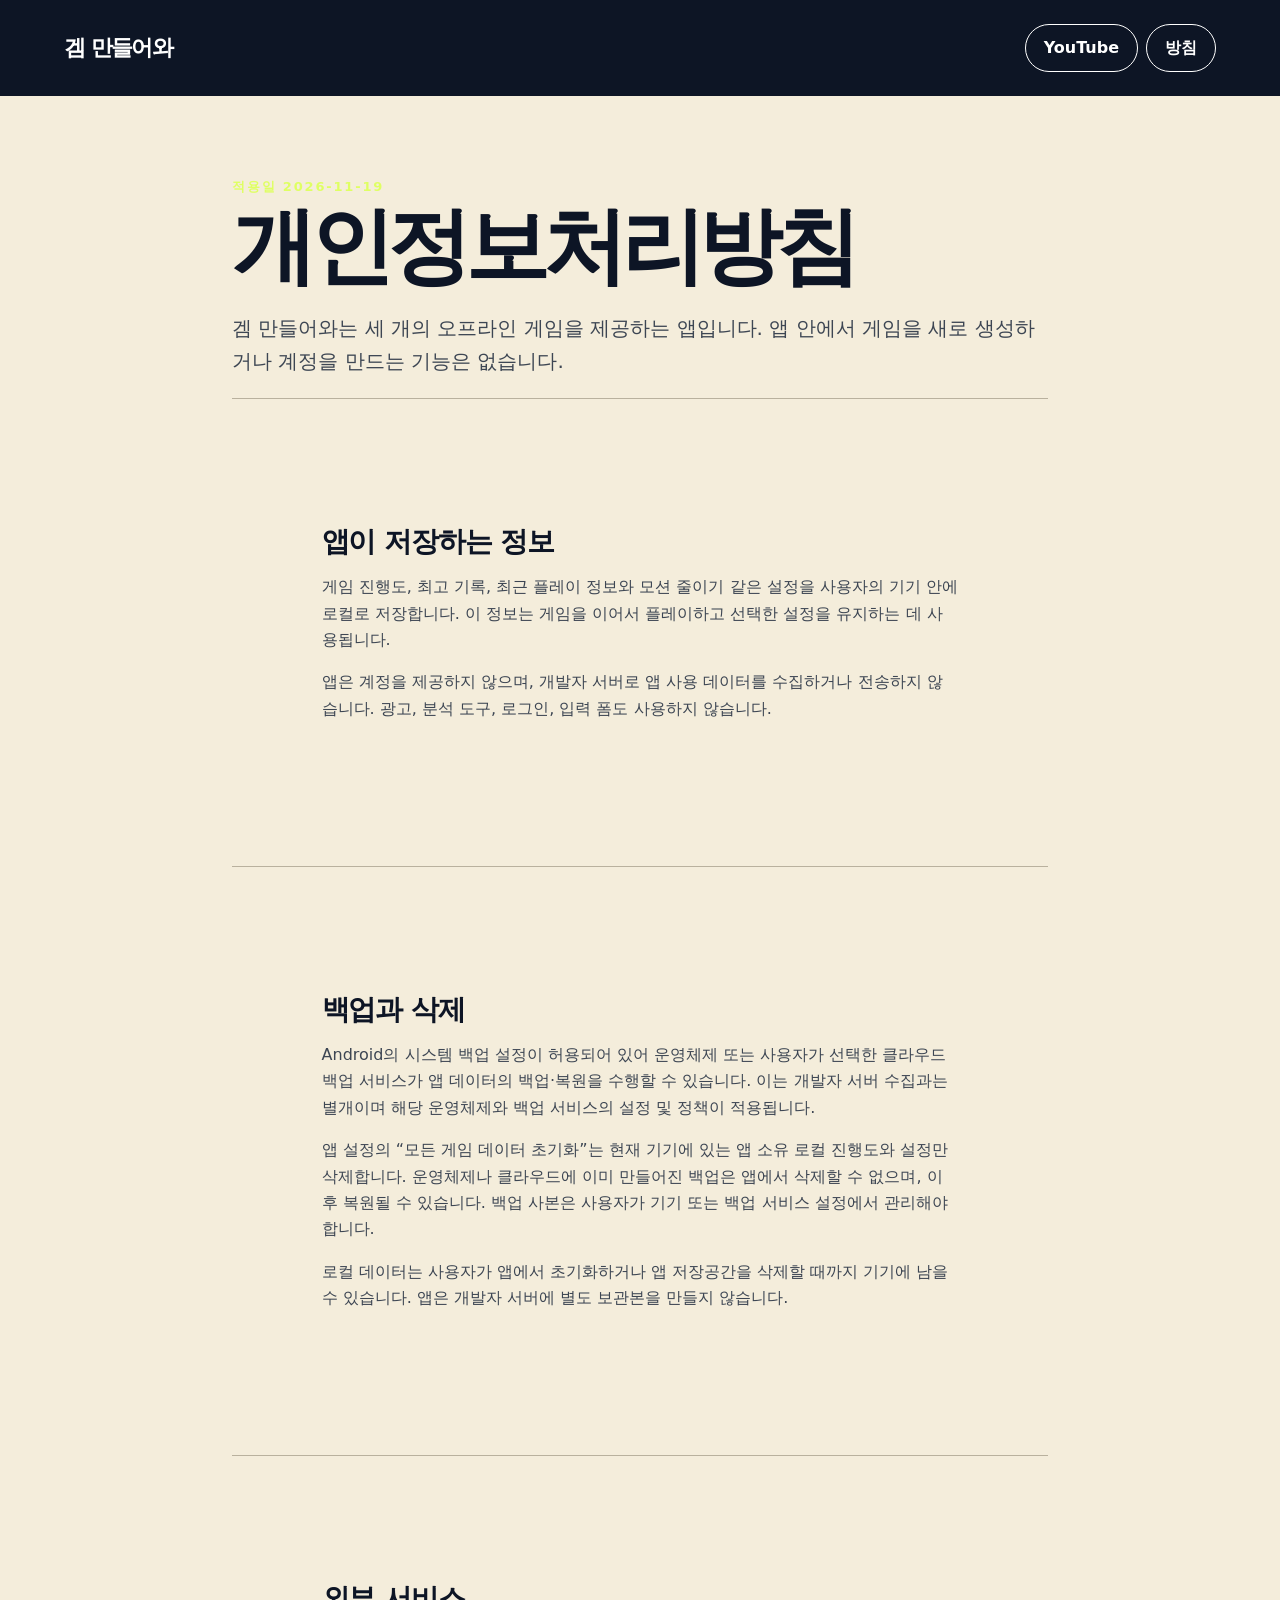
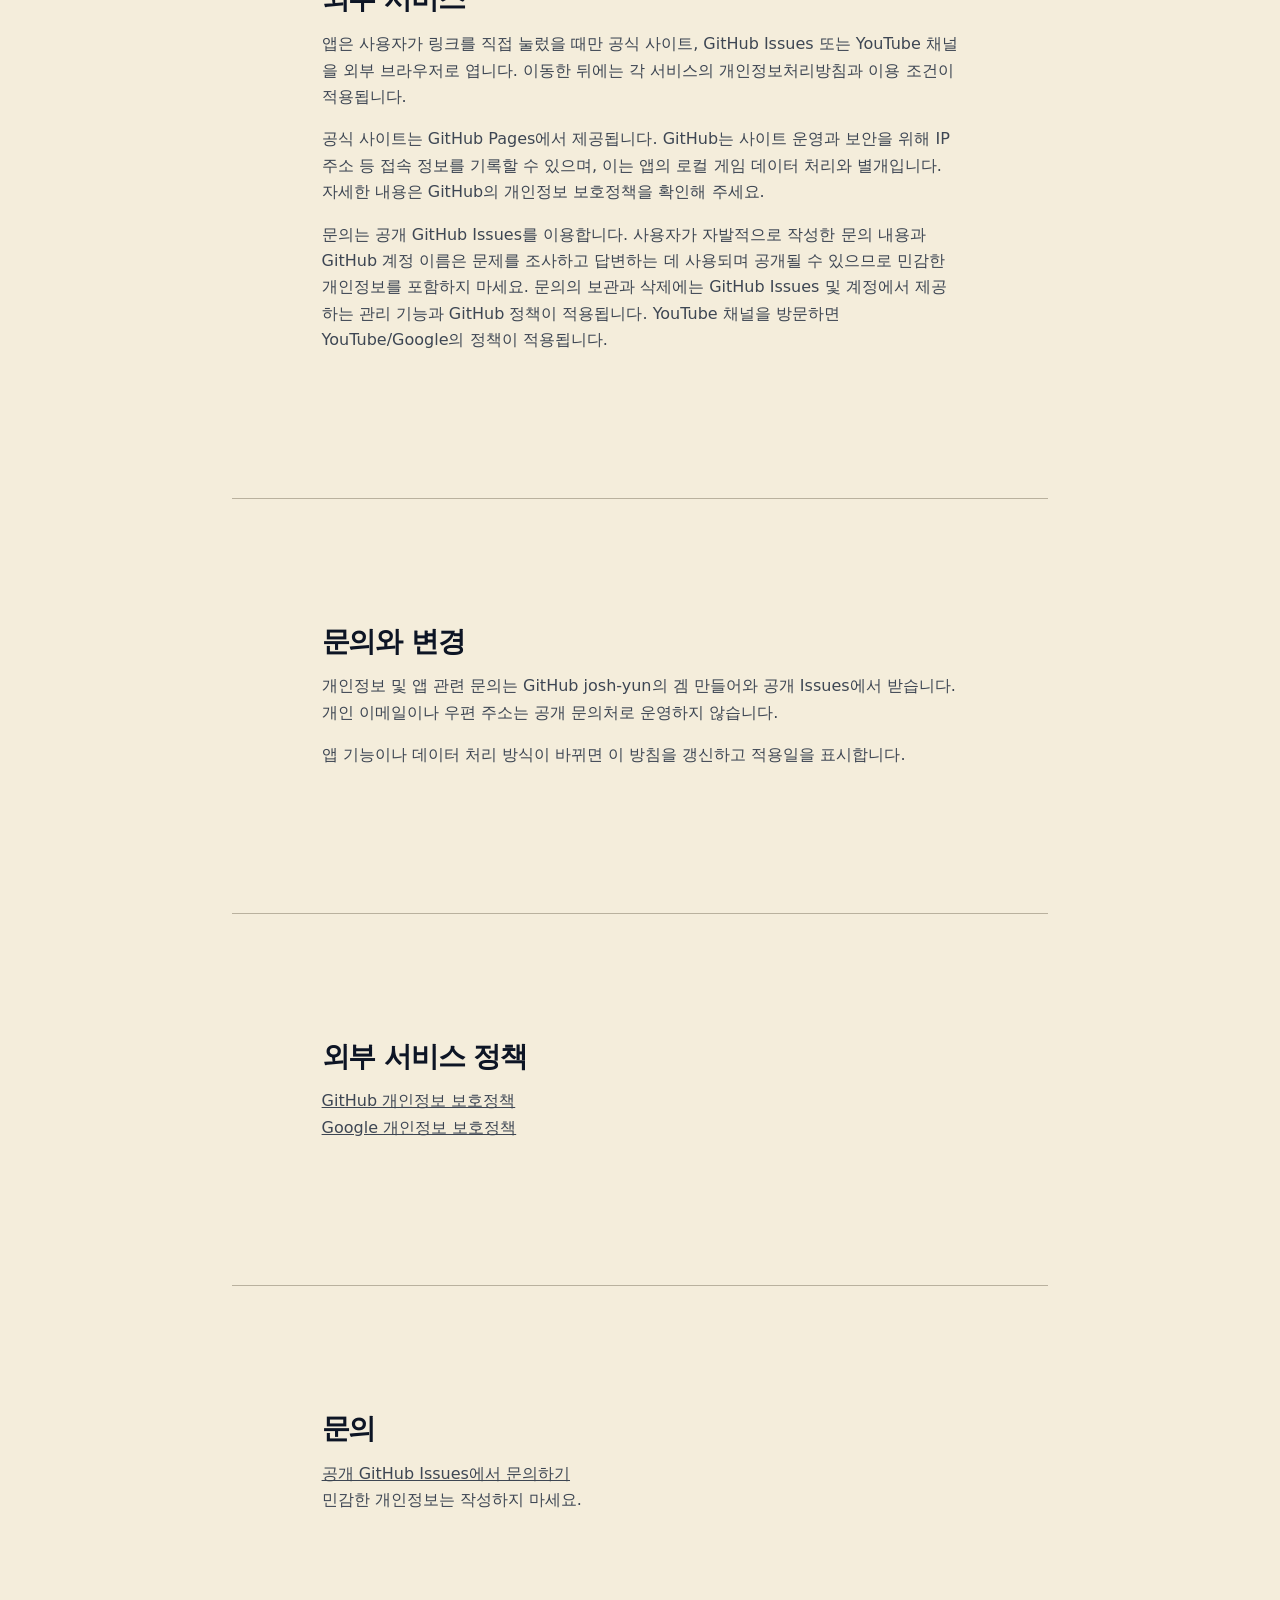
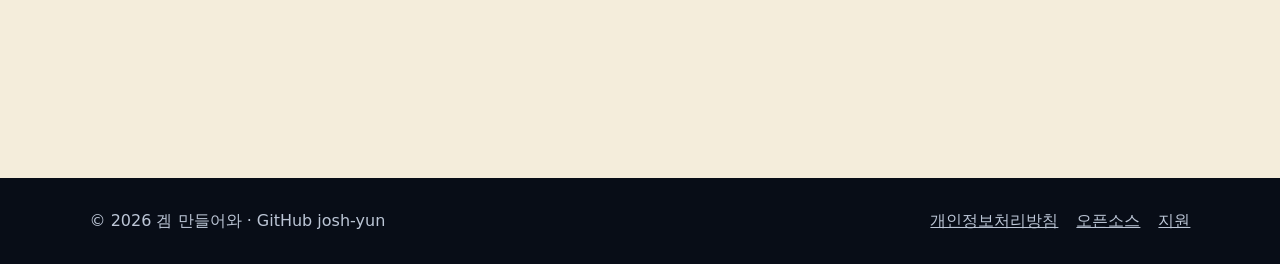
==== privacy/index.html @ 4f4fdcb2 "Publish 겜 만들어와 website and policy pages" ====
<!doctype html><html lang="ko"><head><meta charset="utf-8"><meta name="viewport" content="width=device-width,initial-scale=1"><meta name="theme-color" content="#0d1525"><meta name="description" content="겜 만들어와 앱과 공식 사이트의 개인정보처리방침."><title>개인정보처리방침 — 겜 만들어와</title><link rel="stylesheet" href="../assets/site.css"></head><body><nav class="site-nav legal-nav" aria-label="주요 메뉴"><a class="brand" href="../">겜 만들어와</a><div><a href="https://www.youtube.com/channel/UCBQS5nsc3vSsJDgoRxwK3ww">YouTube</a><a href="../privacy/">방침</a></div></nav><main class="legal-page"><small class="eyebrow">적용일 2026-11-19</small><h1>개인정보처리방침</h1><p class="lead">겜 만들어와는 세 개의 오프라인 게임을 제공하는 앱입니다. 앱 안에서 게임을 새로 생성하거나 계정을 만드는 기능은 없습니다.</p><section><h2>앱이 저장하는 정보</h2><p>게임 진행도, 최고 기록, 최근 플레이 정보와 모션 줄이기 같은 설정을 사용자의 기기 안에 로컬로 저장합니다. 이 정보는 게임을 이어서 플레이하고 선택한 설정을 유지하는 데 사용됩니다.</p><p>앱은 계정을 제공하지 않으며, 개발자 서버로 앱 사용 데이터를 수집하거나 전송하지 않습니다. 광고, 분석 도구, 로그인, 입력 폼도 사용하지 않습니다.</p></section><section><h2>백업과 삭제</h2><p>Android의 시스템 백업 설정이 허용되어 있어 운영체제 또는 사용자가 선택한 클라우드 백업 서비스가 앱 데이터의 백업·복원을 수행할 수 있습니다. 이는 개발자 서버 수집과는 별개이며 해당 운영체제와 백업 서비스의 설정 및 정책이 적용됩니다.</p><p>앱 설정의 “모든 게임 데이터 초기화”는 현재 기기에 있는 앱 소유 로컬 진행도와 설정만 삭제합니다. 운영체제나 클라우드에 이미 만들어진 백업은 앱에서 삭제할 수 없으며, 이후 복원될 수 있습니다. 백업 사본은 사용자가 기기 또는 백업 서비스 설정에서 관리해야 합니다.</p><p>로컬 데이터는 사용자가 앱에서 초기화하거나 앱 저장공간을 삭제할 때까지 기기에 남을 수 있습니다. 앱은 개발자 서버에 별도 보관본을 만들지 않습니다.</p></section><section><h2>외부 서비스</h2><p>앱은 사용자가 링크를 직접 눌렀을 때만 공식 사이트, GitHub Issues 또는 YouTube 채널을 외부 브라우저로 엽니다. 이동한 뒤에는 각 서비스의 개인정보처리방침과 이용 조건이 적용됩니다.</p><p>공식 사이트는 GitHub Pages에서 제공됩니다. GitHub는 사이트 운영과 보안을 위해 IP 주소 등 접속 정보를 기록할 수 있으며, 이는 앱의 로컬 게임 데이터 처리와 별개입니다. 자세한 내용은 GitHub의 개인정보 보호정책을 확인해 주세요.</p><p>문의는 공개 GitHub Issues를 이용합니다. 사용자가 자발적으로 작성한 문의 내용과 GitHub 계정 이름은 문제를 조사하고 답변하는 데 사용되며 공개될 수 있으므로 민감한 개인정보를 포함하지 마세요. 문의의 보관과 삭제에는 GitHub Issues 및 계정에서 제공하는 관리 기능과 GitHub 정책이 적용됩니다. YouTube 채널을 방문하면 YouTube/Google의 정책이 적용됩니다.</p></section><section><h2>문의와 변경</h2><p>개인정보 및 앱 관련 문의는 GitHub josh-yun의 겜 만들어와 공개 Issues에서 받습니다. 개인 이메일이나 우편 주소는 공개 문의처로 운영하지 않습니다.</p><p>앱 기능이나 데이터 처리 방식이 바뀌면 이 방침을 갱신하고 적용일을 표시합니다.</p></section><section><h2>외부 서비스 정책</h2><p><a href="https://docs.github.com/en/site-policy/privacy-policies/github-general-privacy-statement">GitHub 개인정보 보호정책</a><br><a href="https://policies.google.com/privacy">Google 개인정보 보호정책</a></p></section><section><h2>문의</h2><p><a href="https://github.com/josh-yun/gem-mandeureowa/issues">공개 GitHub Issues에서 문의하기</a><br>민감한 개인정보는 작성하지 마세요.</p></section></main><footer><span>© 2026 겜 만들어와 · GitHub josh-yun</span><nav aria-label="하단 메뉴"><a href="../privacy/">개인정보처리방침</a><a href="../licenses/">오픈소스</a><a href="https://github.com/josh-yun/gem-mandeureowa/issues">지원</a></nav></footer></body></html>
---- assets/site.css ----
:root{--ink:#0d1525;--cream:#f4eddb;--paper:#fffaf0;--lime:#dfff63;--sage:#aebf94;--coral:#d86552;--muted:#586170;font-family:system-ui,-apple-system,BlinkMacSystemFont,"Segoe UI",sans-serif;color:var(--ink);background:var(--cream)}*{box-sizing:border-box}html{scroll-behavior:smooth}body{margin:0;font-size:16px;line-height:1.65;background:var(--cream)}a{color:inherit}a:focus-visible,summary:focus-visible{outline:3px solid var(--coral);outline-offset:4px}.site-nav{position:absolute;inset:0 0 auto;z-index:4;display:flex;align-items:center;justify-content:space-between;padding:24px clamp(18px,5vw,72px) 52px;color:white;background:linear-gradient(180deg,#080d17 0%,#080d17e8 62%,#080d1700 100%)}.brand{font-weight:950;letter-spacing:-.07em;font-size:22px;text-decoration:none}.site-nav div{display:flex;gap:8px}.site-nav div a,.button{min-height:48px;display:inline-flex;align-items:center;justify-content:center;padding:0 18px;border:1px solid currentColor;border-radius:999px;font-weight:850;text-decoration:none}.hero{min-height:100svh;position:relative;display:grid;align-items:end;overflow:hidden;background:var(--ink);color:white}.hero-art{position:absolute;inset:0 0 0 auto;width:min(66vw,980px);height:100%;object-fit:cover;object-position:center;filter:saturate(1.04)}.hero::after{content:"";position:absolute;inset:0;background:linear-gradient(90deg,var(--ink) 0%,#0d1525f2 37%,#0d152520 72%)}.hero-copy{position:relative;z-index:2;width:min(670px,100%);padding:clamp(150px,22vh,250px) clamp(18px,5vw,72px) clamp(54px,9vh,100px);animation:arrive .7s cubic-bezier(.2,.7,.2,1) both}.eyebrow{display:block;color:var(--lime);font-weight:900;letter-spacing:.14em;font-size:13px}.hero h1{margin:12px 0 16px;font-size:clamp(66px,10vw,150px);line-height:.82;letter-spacing:-.1em}.hero p{max-width:470px;margin:0 0 28px;color:#d8dfeb;font-size:clamp(18px,2vw,23px)}.hero .hero-availability{margin:14px 0 0;color:#d8dfeb;font-size:15px;font-weight:750}.button.primary{border-color:var(--lime);background:var(--lime);color:var(--ink)}.button:hover,.site-nav div a:hover{transform:translateY(-2px)}main section:not(.hero){padding:clamp(72px,10vw,140px) clamp(18px,7vw,110px)}.intro{display:grid;grid-template-columns:minmax(0,1.15fr) minmax(280px,.85fr);gap:8vw;align-items:end;background:var(--cream)}h2{margin:0;font-size:clamp(42px,6vw,88px);line-height:.95;letter-spacing:-.075em}.intro p{margin:0;font-size:clamp(18px,2vw,24px);max-width:570px}.games{background:var(--paper)}.section-label{margin-bottom:28px;color:#66705e;font-size:13px;font-weight:900;letter-spacing:.14em}.game-row{display:grid;grid-template-columns:110px minmax(0,1fr) minmax(220px,.7fr);gap:3vw;align-items:baseline;padding:42px 0;border-top:2px solid var(--ink)}.game-row span{font-size:clamp(18px,2vw,27px);font-weight:950;line-height:1;color:#4f5b4b}.game-row h3{margin:0;font-size:clamp(26px,3vw,44px);line-height:1;letter-spacing:-.045em}.game-row p{margin:0;color:var(--muted);font-size:17px}.support{position:relative;overflow:hidden;background:var(--ink);color:white}.support::before{content:"";position:absolute;width:460px;height:460px;border-radius:50%;right:-120px;top:-180px;background:var(--lime)}.support-inner{position:relative;max-width:900px}.support h2{max-width:760px}.support p{max-width:620px;color:#c7d0df;font-size:18px}.support-actions{display:flex;flex-wrap:wrap;gap:10px;margin-top:30px}.support-actions .button:first-child{background:var(--lime);border-color:var(--lime);color:var(--ink)}.status{padding:30px clamp(18px,7vw,110px);display:flex;justify-content:space-between;gap:20px;border-top:1px solid #ffffff33;background:var(--ink);color:white}.status b{color:var(--lime)}footer{padding:30px clamp(18px,7vw,110px);display:flex;justify-content:space-between;gap:20px;background:#080d17;color:#bcc6d6}footer nav{display:flex;flex-wrap:wrap;gap:18px}.reveal{opacity:0;transform:translateY(22px);transition:opacity .55s ease,transform .55s ease}.reveal.visible{opacity:1;transform:none}.legal-nav{position:static;padding-bottom:24px;background:var(--ink)}.legal-page{width:min(860px,100%);margin:auto;padding:80px 22px 120px}.legal-page h1{font-size:clamp(46px,8vw,84px);line-height:.94;letter-spacing:-.075em;margin:10px 0 26px}.legal-page .lead{font-size:20px}.legal-page section{padding:28px 0;border-top:1px solid #b9b19e}.legal-page h2{font-size:28px;line-height:1.1;letter-spacing:-.04em}.legal-page p,.legal-page li{color:#3d4653}.legal-page details{border-top:1px solid #b9b19e}.legal-page summary{min-height:64px;display:flex;align-items:center;font-weight:900;cursor:pointer}.legal-page pre{max-height:520px;overflow:auto;padding:20px;background:var(--ink);color:#e6edf7;border-radius:12px;white-space:pre-wrap;overflow-wrap:anywhere;font:14px/1.6 ui-monospace,SFMono-Regular,monospace}.runtime-list{columns:2;column-gap:36px}.runtime-list li{break-inside:avoid}.hero-art{animation:float 6s ease-in-out infinite alternate}@keyframes arrive{from{opacity:0;transform:translateY(26px)}}@keyframes float{to{transform:scale(1.018) translateY(-7px)}}@media(max-width:720px){.site-nav{padding-top:18px;padding-bottom:44px}.site-nav div a:first-child{display:none}.legal-nav{padding-bottom:18px}.hero-art{width:100%;height:58%;top:auto;opacity:.8}.hero::after{background:linear-gradient(180deg,var(--ink) 0%,#0d1525f0 50%,#0d152555 100%)}.hero-copy{padding-top:130px}.hero h1{font-size:clamp(62px,23vw,100px)}.intro{grid-template-columns:1fr;gap:28px}.game-row{grid-template-columns:72px 1fr;gap:18px}.game-row span{font-size:18px}.game-row p{grid-column:2}.support::before{width:250px;height:250px}.status,footer{flex-direction:column}.runtime-list{columns:1}}@media(max-width:360px){.site-nav div a{padding:0 12px}.hero-copy{padding-left:16px;padding-right:16px}.hero h1{font-size:60px}.game-row{grid-template-columns:64px 1fr}.game-row span{font-size:17px}}@media(prefers-reduced-motion:reduce){html{scroll-behavior:auto}.hero-copy,.hero-art{animation:none}.reveal{opacity:1;transform:none;transition:none}.button,.site-nav a{transition:none}}
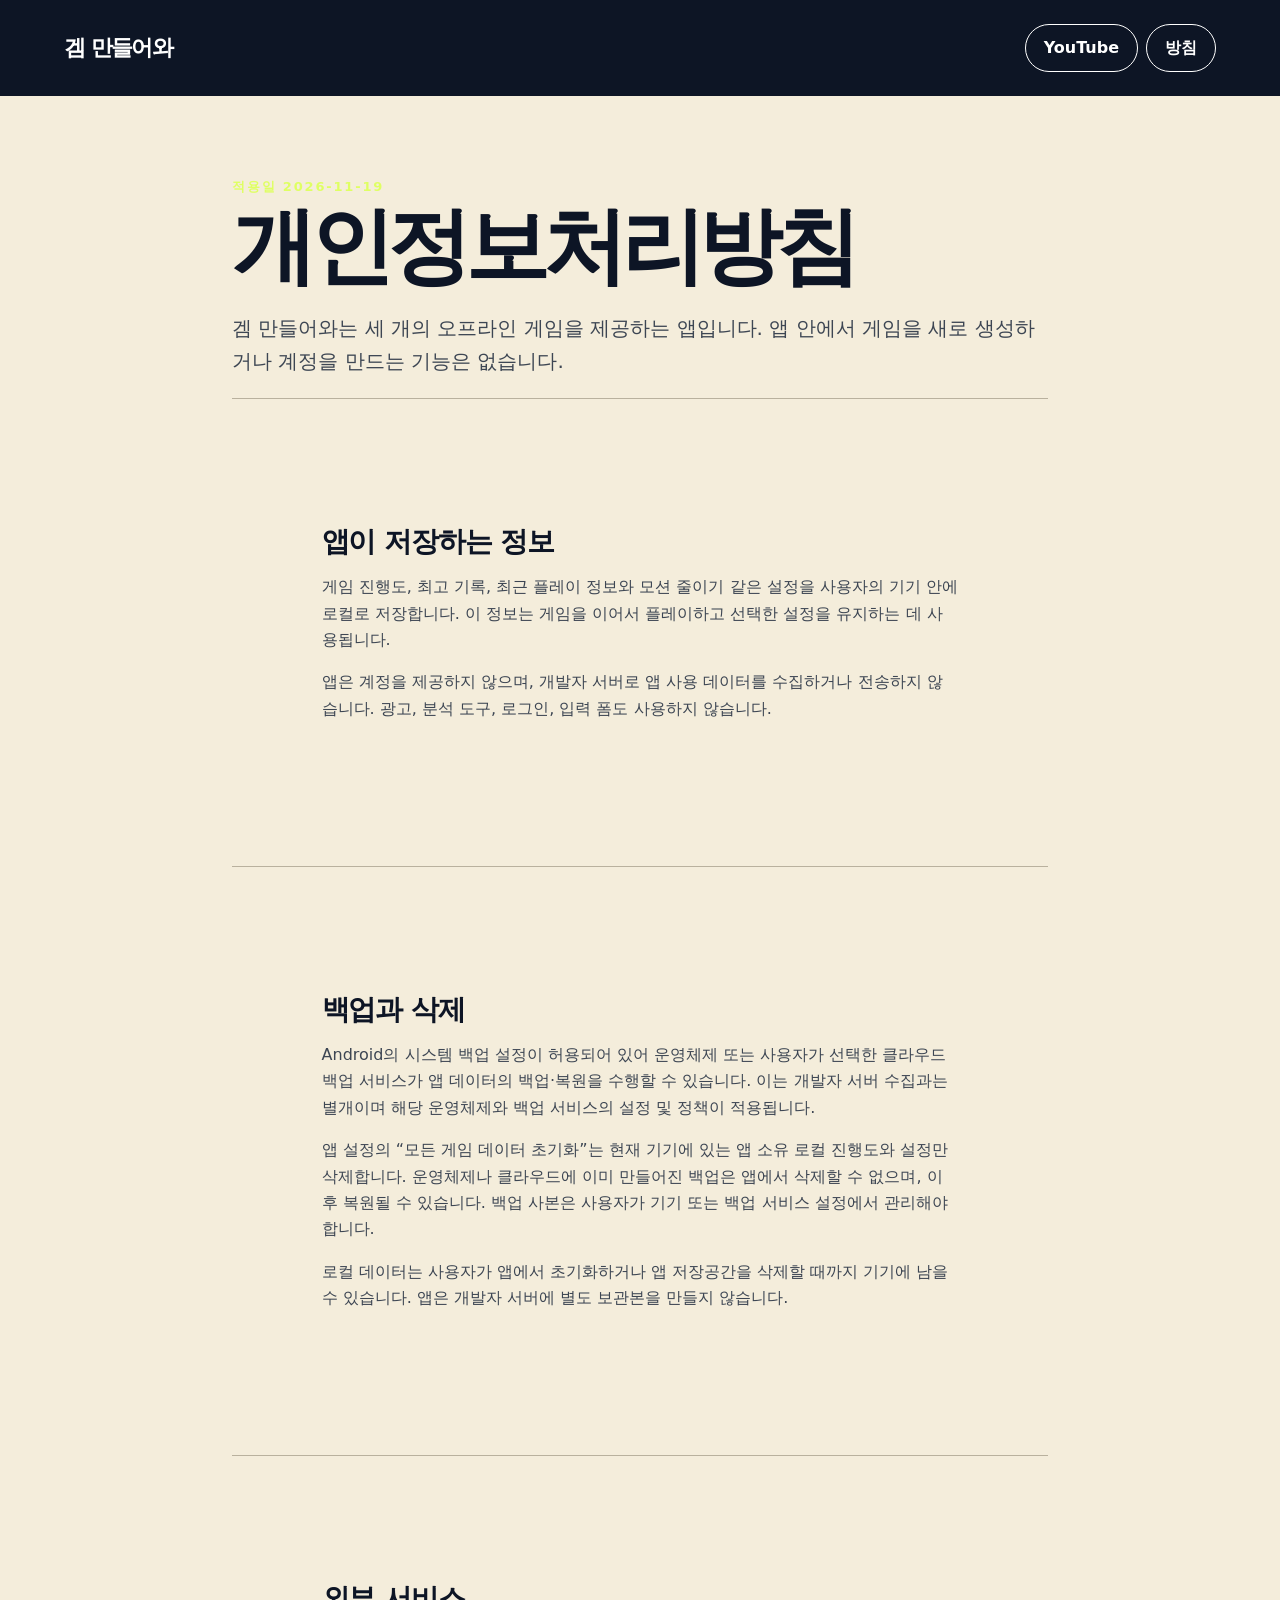
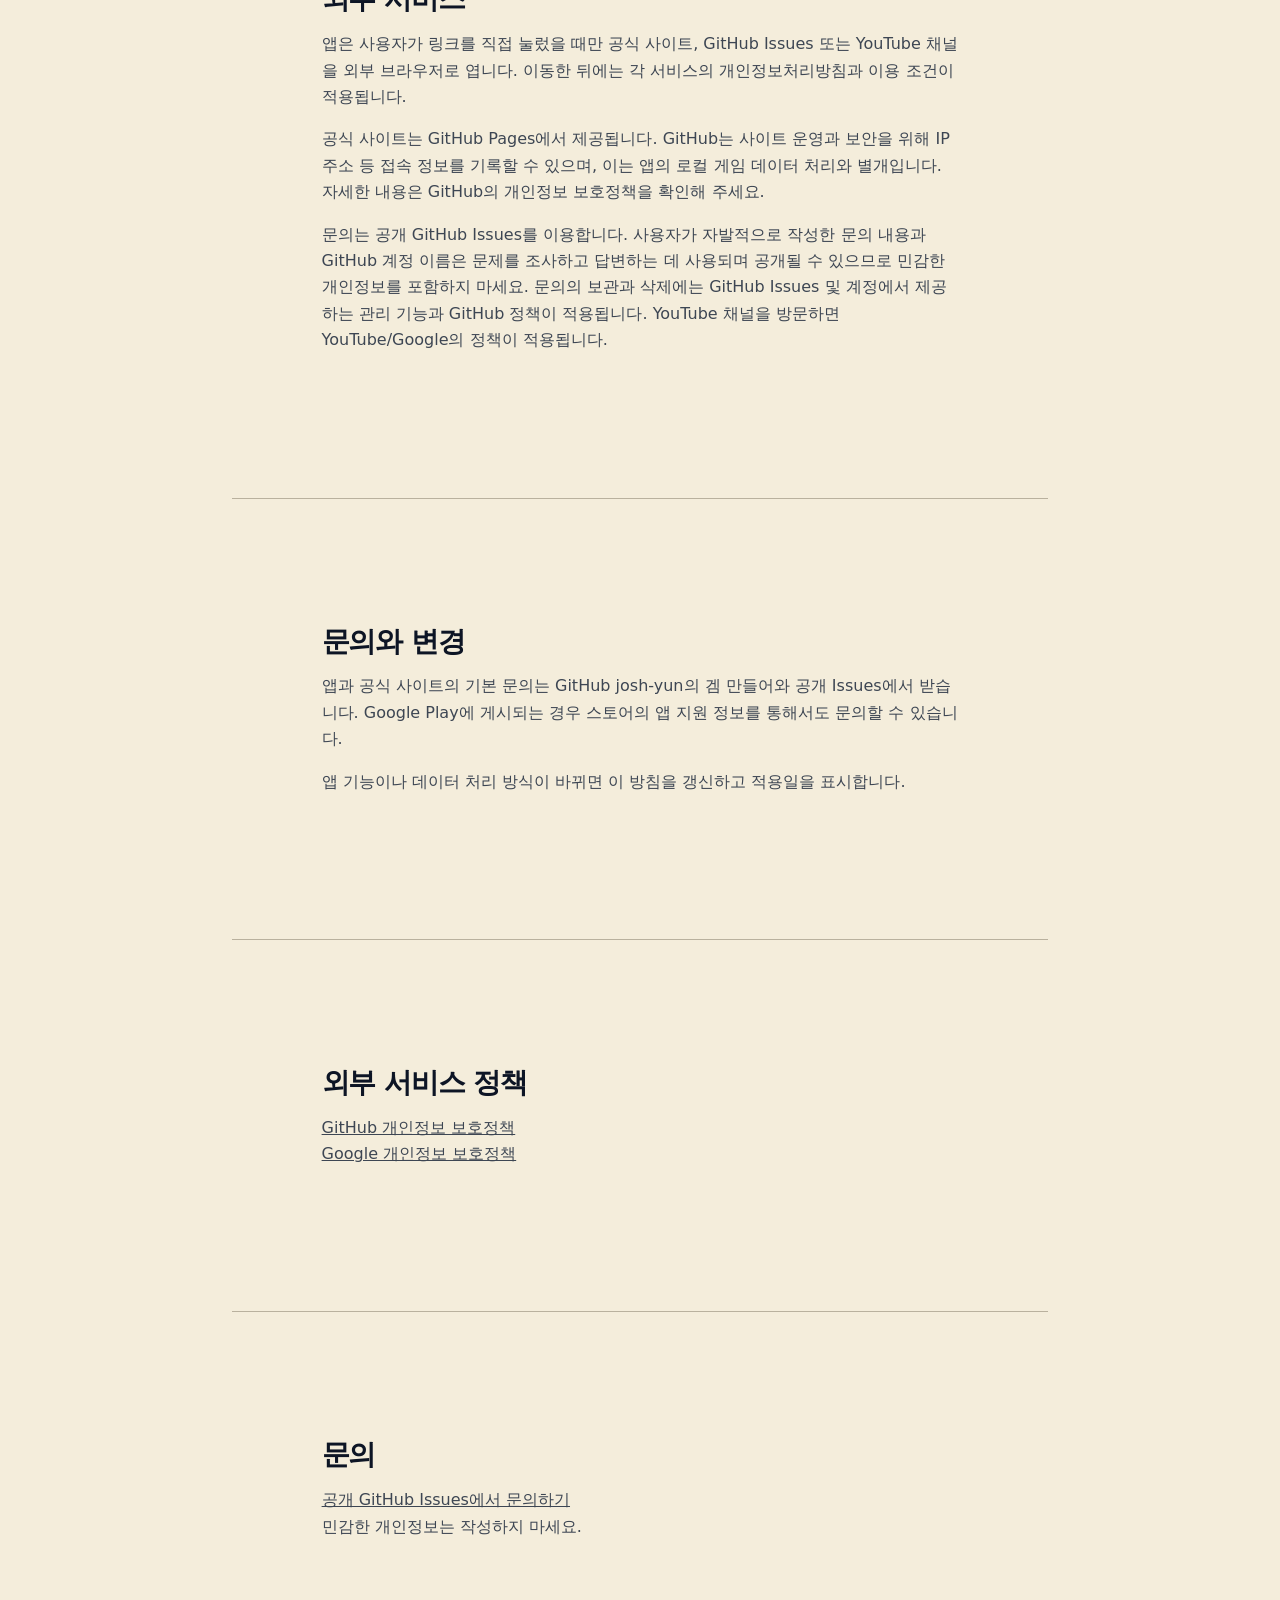
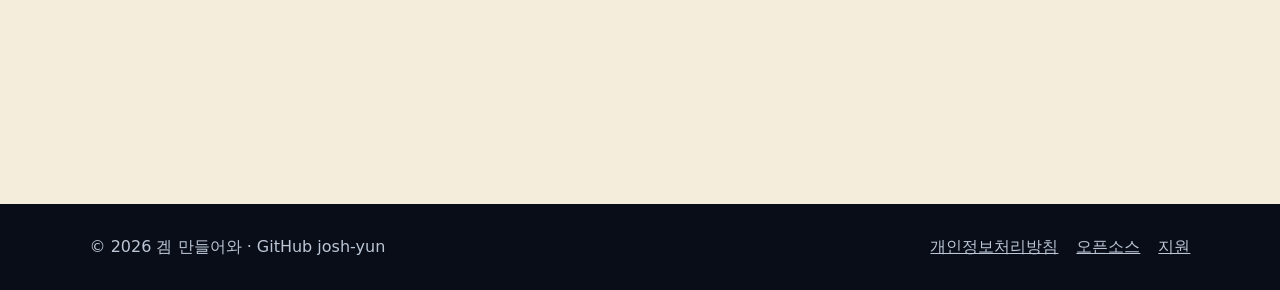
==== commit c7e12f9d: "Clarify app support contact options" ====
--- a/privacy/index.html
+++ b/privacy/index.html
@@ -1 +1 @@
-<!doctype html><html lang="ko"><head><meta charset="utf-8"><meta name="viewport" content="width=device-width,initial-scale=1"><meta name="theme-color" content="#0d1525"><meta name="description" content="겜 만들어와 앱과 공식 사이트의 개인정보처리방침."><title>개인정보처리방침 — 겜 만들어와</title><link rel="stylesheet" href="../assets/site.css"></head><body><nav class="site-nav legal-nav" aria-label="주요 메뉴"><a class="brand" href="../">겜 만들어와</a><div><a href="https://www.youtube.com/channel/UCBQS5nsc3vSsJDgoRxwK3ww">YouTube</a><a href="../privacy/">방침</a></div></nav><main class="legal-page"><small class="eyebrow">적용일 2026-11-19</small><h1>개인정보처리방침</h1><p class="lead">겜 만들어와는 세 개의 오프라인 게임을 제공하는 앱입니다. 앱 안에서 게임을 새로 생성하거나 계정을 만드는 기능은 없습니다.</p><section><h2>앱이 저장하는 정보</h2><p>게임 진행도, 최고 기록, 최근 플레이 정보와 모션 줄이기 같은 설정을 사용자의 기기 안에 로컬로 저장합니다. 이 정보는 게임을 이어서 플레이하고 선택한 설정을 유지하는 데 사용됩니다.</p><p>앱은 계정을 제공하지 않으며, 개발자 서버로 앱 사용 데이터를 수집하거나 전송하지 않습니다. 광고, 분석 도구, 로그인, 입력 폼도 사용하지 않습니다.</p></section><section><h2>백업과 삭제</h2><p>Android의 시스템 백업 설정이 허용되어 있어 운영체제 또는 사용자가 선택한 클라우드 백업 서비스가 앱 데이터의 백업·복원을 수행할 수 있습니다. 이는 개발자 서버 수집과는 별개이며 해당 운영체제와 백업 서비스의 설정 및 정책이 적용됩니다.</p><p>앱 설정의 “모든 게임 데이터 초기화”는 현재 기기에 있는 앱 소유 로컬 진행도와 설정만 삭제합니다. 운영체제나 클라우드에 이미 만들어진 백업은 앱에서 삭제할 수 없으며, 이후 복원될 수 있습니다. 백업 사본은 사용자가 기기 또는 백업 서비스 설정에서 관리해야 합니다.</p><p>로컬 데이터는 사용자가 앱에서 초기화하거나 앱 저장공간을 삭제할 때까지 기기에 남을 수 있습니다. 앱은 개발자 서버에 별도 보관본을 만들지 않습니다.</p></section><section><h2>외부 서비스</h2><p>앱은 사용자가 링크를 직접 눌렀을 때만 공식 사이트, GitHub Issues 또는 YouTube 채널을 외부 브라우저로 엽니다. 이동한 뒤에는 각 서비스의 개인정보처리방침과 이용 조건이 적용됩니다.</p><p>공식 사이트는 GitHub Pages에서 제공됩니다. GitHub는 사이트 운영과 보안을 위해 IP 주소 등 접속 정보를 기록할 수 있으며, 이는 앱의 로컬 게임 데이터 처리와 별개입니다. 자세한 내용은 GitHub의 개인정보 보호정책을 확인해 주세요.</p><p>문의는 공개 GitHub Issues를 이용합니다. 사용자가 자발적으로 작성한 문의 내용과 GitHub 계정 이름은 문제를 조사하고 답변하는 데 사용되며 공개될 수 있으므로 민감한 개인정보를 포함하지 마세요. 문의의 보관과 삭제에는 GitHub Issues 및 계정에서 제공하는 관리 기능과 GitHub 정책이 적용됩니다. YouTube 채널을 방문하면 YouTube/Google의 정책이 적용됩니다.</p></section><section><h2>문의와 변경</h2><p>개인정보 및 앱 관련 문의는 GitHub josh-yun의 겜 만들어와 공개 Issues에서 받습니다. 개인 이메일이나 우편 주소는 공개 문의처로 운영하지 않습니다.</p><p>앱 기능이나 데이터 처리 방식이 바뀌면 이 방침을 갱신하고 적용일을 표시합니다.</p></section><section><h2>외부 서비스 정책</h2><p><a href="https://docs.github.com/en/site-policy/privacy-policies/github-general-privacy-statement">GitHub 개인정보 보호정책</a><br><a href="https://policies.google.com/privacy">Google 개인정보 보호정책</a></p></section><section><h2>문의</h2><p><a href="https://github.com/josh-yun/gem-mandeureowa/issues">공개 GitHub Issues에서 문의하기</a><br>민감한 개인정보는 작성하지 마세요.</p></section></main><footer><span>© 2026 겜 만들어와 · GitHub josh-yun</span><nav aria-label="하단 메뉴"><a href="../privacy/">개인정보처리방침</a><a href="../licenses/">오픈소스</a><a href="https://github.com/josh-yun/gem-mandeureowa/issues">지원</a></nav></footer></body></html>+<!doctype html><html lang="ko"><head><meta charset="utf-8"><meta name="viewport" content="width=device-width,initial-scale=1"><meta name="theme-color" content="#0d1525"><meta name="description" content="겜 만들어와 앱과 공식 사이트의 개인정보처리방침."><title>개인정보처리방침 — 겜 만들어와</title><link rel="stylesheet" href="../assets/site.css"></head><body><nav class="site-nav legal-nav" aria-label="주요 메뉴"><a class="brand" href="../">겜 만들어와</a><div><a href="https://www.youtube.com/channel/UCBQS5nsc3vSsJDgoRxwK3ww">YouTube</a><a href="../privacy/">방침</a></div></nav><main class="legal-page"><small class="eyebrow">적용일 2026-11-19</small><h1>개인정보처리방침</h1><p class="lead">겜 만들어와는 세 개의 오프라인 게임을 제공하는 앱입니다. 앱 안에서 게임을 새로 생성하거나 계정을 만드는 기능은 없습니다.</p><section><h2>앱이 저장하는 정보</h2><p>게임 진행도, 최고 기록, 최근 플레이 정보와 모션 줄이기 같은 설정을 사용자의 기기 안에 로컬로 저장합니다. 이 정보는 게임을 이어서 플레이하고 선택한 설정을 유지하는 데 사용됩니다.</p><p>앱은 계정을 제공하지 않으며, 개발자 서버로 앱 사용 데이터를 수집하거나 전송하지 않습니다. 광고, 분석 도구, 로그인, 입력 폼도 사용하지 않습니다.</p></section><section><h2>백업과 삭제</h2><p>Android의 시스템 백업 설정이 허용되어 있어 운영체제 또는 사용자가 선택한 클라우드 백업 서비스가 앱 데이터의 백업·복원을 수행할 수 있습니다. 이는 개발자 서버 수집과는 별개이며 해당 운영체제와 백업 서비스의 설정 및 정책이 적용됩니다.</p><p>앱 설정의 “모든 게임 데이터 초기화”는 현재 기기에 있는 앱 소유 로컬 진행도와 설정만 삭제합니다. 운영체제나 클라우드에 이미 만들어진 백업은 앱에서 삭제할 수 없으며, 이후 복원될 수 있습니다. 백업 사본은 사용자가 기기 또는 백업 서비스 설정에서 관리해야 합니다.</p><p>로컬 데이터는 사용자가 앱에서 초기화하거나 앱 저장공간을 삭제할 때까지 기기에 남을 수 있습니다. 앱은 개발자 서버에 별도 보관본을 만들지 않습니다.</p></section><section><h2>외부 서비스</h2><p>앱은 사용자가 링크를 직접 눌렀을 때만 공식 사이트, GitHub Issues 또는 YouTube 채널을 외부 브라우저로 엽니다. 이동한 뒤에는 각 서비스의 개인정보처리방침과 이용 조건이 적용됩니다.</p><p>공식 사이트는 GitHub Pages에서 제공됩니다. GitHub는 사이트 운영과 보안을 위해 IP 주소 등 접속 정보를 기록할 수 있으며, 이는 앱의 로컬 게임 데이터 처리와 별개입니다. 자세한 내용은 GitHub의 개인정보 보호정책을 확인해 주세요.</p><p>문의는 공개 GitHub Issues를 이용합니다. 사용자가 자발적으로 작성한 문의 내용과 GitHub 계정 이름은 문제를 조사하고 답변하는 데 사용되며 공개될 수 있으므로 민감한 개인정보를 포함하지 마세요. 문의의 보관과 삭제에는 GitHub Issues 및 계정에서 제공하는 관리 기능과 GitHub 정책이 적용됩니다. YouTube 채널을 방문하면 YouTube/Google의 정책이 적용됩니다.</p></section><section><h2>문의와 변경</h2><p>앱과 공식 사이트의 기본 문의는 GitHub josh-yun의 겜 만들어와 공개 Issues에서 받습니다. Google Play에 게시되는 경우 스토어의 앱 지원 정보를 통해서도 문의할 수 있습니다.</p><p>앱 기능이나 데이터 처리 방식이 바뀌면 이 방침을 갱신하고 적용일을 표시합니다.</p></section><section><h2>외부 서비스 정책</h2><p><a href="https://docs.github.com/en/site-policy/privacy-policies/github-general-privacy-statement">GitHub 개인정보 보호정책</a><br><a href="https://policies.google.com/privacy">Google 개인정보 보호정책</a></p></section><section><h2>문의</h2><p><a href="https://github.com/josh-yun/gem-mandeureowa/issues">공개 GitHub Issues에서 문의하기</a><br>민감한 개인정보는 작성하지 마세요.</p></section></main><footer><span>© 2026 겜 만들어와 · GitHub josh-yun</span><nav aria-label="하단 메뉴"><a href="../privacy/">개인정보처리방침</a><a href="../licenses/">오픈소스</a><a href="https://github.com/josh-yun/gem-mandeureowa/issues">지원</a></nav></footer></body></html>
--- a/assets/site.css
+++ b/assets/site.css
@@ -1 +1 @@
-:root{--ink:#0d1525;--cream:#f4eddb;--paper:#fffaf0;--lime:#dfff63;--sage:#aebf94;--coral:#d86552;--muted:#586170;font-family:system-ui,-apple-system,BlinkMacSystemFont,"Segoe UI",sans-serif;color:var(--ink);background:var(--cream)}*{box-sizing:border-box}html{scroll-behavior:smooth}body{margin:0;font-size:16px;line-height:1.65;background:var(--cream)}a{color:inherit}a:focus-visible,summary:focus-visible{outline:3px solid var(--coral);outline-offset:4px}.site-nav{position:absolute;inset:0 0 auto;z-index:4;display:flex;align-items:center;justify-content:space-between;padding:24px clamp(18px,5vw,72px) 52px;color:white;background:linear-gradient(180deg,#080d17 0%,#080d17e8 62%,#080d1700 100%)}.brand{font-weight:950;letter-spacing:-.07em;font-size:22px;text-decoration:none}.site-nav div{display:flex;gap:8px}.site-nav div a,.button{min-height:48px;display:inline-flex;align-items:center;justify-content:center;padding:0 18px;border:1px solid currentColor;border-radius:999px;font-weight:850;text-decoration:none}.hero{min-height:100svh;position:relative;display:grid;align-items:end;overflow:hidden;background:var(--ink);color:white}.hero-art{position:absolute;inset:0 0 0 auto;width:min(66vw,980px);height:100%;object-fit:cover;object-position:center;filter:saturate(1.04)}.hero::after{content:"";position:absolute;inset:0;background:linear-gradient(90deg,var(--ink) 0%,#0d1525f2 37%,#0d152520 72%)}.hero-copy{position:relative;z-index:2;width:min(670px,100%);padding:clamp(150px,22vh,250px) clamp(18px,5vw,72px) clamp(54px,9vh,100px);animation:arrive .7s cubic-bezier(.2,.7,.2,1) both}.eyebrow{display:block;color:var(--lime);font-weight:900;letter-spacing:.14em;font-size:13px}.hero h1{margin:12px 0 16px;font-size:clamp(66px,10vw,150px);line-height:.82;letter-spacing:-.1em}.hero p{max-width:470px;margin:0 0 28px;color:#d8dfeb;font-size:clamp(18px,2vw,23px)}.hero .hero-availability{margin:14px 0 0;color:#d8dfeb;font-size:15px;font-weight:750}.button.primary{border-color:var(--lime);background:var(--lime);color:var(--ink)}.button:hover,.site-nav div a:hover{transform:translateY(-2px)}main section:not(.hero){padding:clamp(72px,10vw,140px) clamp(18px,7vw,110px)}.intro{display:grid;grid-template-columns:minmax(0,1.15fr) minmax(280px,.85fr);gap:8vw;align-items:end;background:var(--cream)}h2{margin:0;font-size:clamp(42px,6vw,88px);line-height:.95;letter-spacing:-.075em}.intro p{margin:0;font-size:clamp(18px,2vw,24px);max-width:570px}.games{background:var(--paper)}.section-label{margin-bottom:28px;color:#66705e;font-size:13px;font-weight:900;letter-spacing:.14em}.game-row{display:grid;grid-template-columns:110px minmax(0,1fr) minmax(220px,.7fr);gap:3vw;align-items:baseline;padding:42px 0;border-top:2px solid var(--ink)}.game-row span{font-size:clamp(18px,2vw,27px);font-weight:950;line-height:1;color:#4f5b4b}.game-row h3{margin:0;font-size:clamp(26px,3vw,44px);line-height:1;letter-spacing:-.045em}.game-row p{margin:0;color:var(--muted);font-size:17px}.support{position:relative;overflow:hidden;background:var(--ink);color:white}.support::before{content:"";position:absolute;width:460px;height:460px;border-radius:50%;right:-120px;top:-180px;background:var(--lime)}.support-inner{position:relative;max-width:900px}.support h2{max-width:760px}.support p{max-width:620px;color:#c7d0df;font-size:18px}.support-actions{display:flex;flex-wrap:wrap;gap:10px;margin-top:30px}.support-actions .button:first-child{background:var(--lime);border-color:var(--lime);color:var(--ink)}.status{padding:30px clamp(18px,7vw,110px);display:flex;justify-content:space-between;gap:20px;border-top:1px solid #ffffff33;background:var(--ink);color:white}.status b{color:var(--lime)}footer{padding:30px clamp(18px,7vw,110px);display:flex;justify-content:space-between;gap:20px;background:#080d17;color:#bcc6d6}footer nav{display:flex;flex-wrap:wrap;gap:18px}.reveal{opacity:0;transform:translateY(22px);transition:opacity .55s ease,transform .55s ease}.reveal.visible{opacity:1;transform:none}.legal-nav{position:static;padding-bottom:24px;background:var(--ink)}.legal-page{width:min(860px,100%);margin:auto;padding:80px 22px 120px}.legal-page h1{font-size:clamp(46px,8vw,84px);line-height:.94;letter-spacing:-.075em;margin:10px 0 26px}.legal-page .lead{font-size:20px}.legal-page section{padding:28px 0;border-top:1px solid #b9b19e}.legal-page h2{font-size:28px;line-height:1.1;letter-spacing:-.04em}.legal-page p,.legal-page li{color:#3d4653}.legal-page details{border-top:1px solid #b9b19e}.legal-page summary{min-height:64px;display:flex;align-items:center;font-weight:900;cursor:pointer}.legal-page pre{max-height:520px;overflow:auto;padding:20px;background:var(--ink);color:#e6edf7;border-radius:12px;white-space:pre-wrap;overflow-wrap:anywhere;font:14px/1.6 ui-monospace,SFMono-Regular,monospace}.runtime-list{columns:2;column-gap:36px}.runtime-list li{break-inside:avoid}.hero-art{animation:float 6s ease-in-out infinite alternate}@keyframes arrive{from{opacity:0;transform:translateY(26px)}}@keyframes float{to{transform:scale(1.018) translateY(-7px)}}@media(max-width:720px){.site-nav{padding-top:18px;padding-bottom:44px}.site-nav div a:first-child{display:none}.legal-nav{padding-bottom:18px}.hero-art{width:100%;height:58%;top:auto;opacity:.8}.hero::after{background:linear-gradient(180deg,var(--ink) 0%,#0d1525f0 50%,#0d152555 100%)}.hero-copy{padding-top:130px}.hero h1{font-size:clamp(62px,23vw,100px)}.intro{grid-template-columns:1fr;gap:28px}.game-row{grid-template-columns:72px 1fr;gap:18px}.game-row span{font-size:18px}.game-row p{grid-column:2}.support::before{width:250px;height:250px}.status,footer{flex-direction:column}.runtime-list{columns:1}}@media(max-width:360px){.site-nav div a{padding:0 12px}.hero-copy{padding-left:16px;padding-right:16px}.hero h1{font-size:60px}.game-row{grid-template-columns:64px 1fr}.game-row span{font-size:17px}}@media(prefers-reduced-motion:reduce){html{scroll-behavior:auto}.hero-copy,.hero-art{animation:none}.reveal{opacity:1;transform:none;transition:none}.button,.site-nav a{transition:none}}+:root{--ink:#0d1525;--cream:#f4eddb;--paper:#fffaf0;--lime:#dfff63;--sage:#aebf94;--coral:#d86552;--muted:#586170;font-family:system-ui,-apple-system,BlinkMacSystemFont,"Segoe UI",sans-serif;color:var(--ink);background:var(--cream)}*{box-sizing:border-box}html{scroll-behavior:smooth}body{margin:0;font-size:16px;line-height:1.65;background:var(--cream)}a{color:inherit}a:focus-visible,summary:focus-visible{outline:3px solid var(--coral);outline-offset:4px}.site-nav{position:absolute;inset:0 0 auto;z-index:4;display:flex;align-items:center;justify-content:space-between;padding:24px clamp(18px,5vw,72px) 52px;color:white;background:linear-gradient(180deg,#080d17 0%,#080d17e8 62%,#080d1700 100%)}.brand{font-weight:950;letter-spacing:-.07em;font-size:22px;text-decoration:none}.site-nav div{display:flex;gap:8px}.site-nav div a,.button{min-height:48px;display:inline-flex;align-items:center;justify-content:center;padding:0 18px;border:1px solid currentColor;border-radius:999px;font-weight:850;text-decoration:none}.hero{min-height:100svh;position:relative;display:grid;align-items:end;overflow:hidden;background:var(--ink);color:white}.hero-art{position:absolute;inset:0 0 0 auto;width:min(66vw,980px);height:100%;object-fit:cover;object-position:center;filter:saturate(1.04)}.hero::after{content:"";position:absolute;inset:0;background:linear-gradient(90deg,var(--ink) 0%,#0d1525f2 37%,#0d152520 72%)}.hero-copy{position:relative;z-index:2;width:min(670px,100%);padding:clamp(150px,22vh,250px) clamp(18px,5vw,72px) clamp(54px,9vh,100px);animation:arrive .7s cubic-bezier(.2,.7,.2,1) both}.eyebrow{display:block;color:var(--lime);font-weight:900;letter-spacing:.14em;font-size:13px}.hero h1{margin:12px 0 16px;font-size:clamp(66px,10vw,150px);line-height:.82;letter-spacing:-.1em}.hero p{max-width:470px;margin:0 0 28px;color:#d8dfeb;font-size:clamp(18px,2vw,23px)}.hero .hero-availability{margin:14px 0 0;color:#d8dfeb;font-size:15px;font-weight:750}.button.primary{border-color:var(--lime);background:var(--lime);color:var(--ink)}.button:hover,.site-nav div a:hover{transform:translateY(-2px)}main section:not(.hero){padding:clamp(72px,10vw,140px) clamp(18px,7vw,110px)}.intro{display:grid;grid-template-columns:minmax(0,1.15fr) minmax(280px,.85fr);gap:8vw;align-items:end;background:var(--cream)}h2{margin:0;font-size:clamp(42px,6vw,88px);line-height:.95;letter-spacing:-.075em}.intro p{margin:0;font-size:clamp(18px,2vw,24px);max-width:570px}.games{background:var(--paper)}.section-label{margin-bottom:28px;color:#66705e;font-size:13px;font-weight:900;letter-spacing:.14em}.game-row{display:grid;grid-template-columns:110px minmax(0,1fr) minmax(220px,.7fr);gap:3vw;align-items:baseline;padding:42px 0;border-top:2px solid var(--ink)}.game-row span{font-size:clamp(18px,2vw,27px);font-weight:950;line-height:1;color:#4f5b4b}.game-row h3{margin:0;font-size:clamp(26px,3vw,44px);line-height:1;letter-spacing:-.045em}.game-row p{margin:0;color:var(--muted);font-size:17px}.support{position:relative;overflow:hidden;background:var(--ink);color:white}.support::before{content:"";position:absolute;width:460px;height:460px;border-radius:50%;right:-120px;top:-180px;background:var(--lime)}.support-inner{position:relative;max-width:900px}.support h2{max-width:760px}.support p{max-width:620px;color:#c7d0df;font-size:18px}.support-actions{display:flex;flex-wrap:wrap;gap:10px;margin-top:30px}.support-actions .button:first-child{background:var(--lime);border-color:var(--lime);color:var(--ink)}.status{padding:30px clamp(18px,7vw,110px);display:flex;justify-content:space-between;gap:20px;border-top:1px solid #ffffff33;background:var(--ink);color:white}.status b{color:var(--lime)}footer{padding:30px clamp(18px,7vw,110px);display:flex;justify-content:space-between;gap:20px;background:#080d17;color:#bcc6d6}footer nav{display:flex;flex-wrap:wrap;gap:18px}.reveal{opacity:0;transform:translateY(22px);transition:opacity .55s ease,transform .55s ease}.reveal.visible{opacity:1;transform:none}.legal-nav{position:static;padding-bottom:24px;background:var(--ink)}.legal-page{width:min(860px,100%);margin:auto;padding:80px 22px 120px}.legal-page h1{font-size:clamp(46px,8vw,84px);line-height:.94;letter-spacing:-.075em;margin:10px 0 26px}.legal-page .lead{font-size:20px}.legal-page section{padding:28px 0;border-top:1px solid #b9b19e}.legal-page h2{font-size:28px;line-height:1.1;letter-spacing:-.04em}.legal-page p,.legal-page li{color:#3d4653}.legal-page details{border-top:1px solid #b9b19e}.legal-page summary{min-height:64px;display:flex;align-items:center;font-weight:900;cursor:pointer}.legal-page pre{max-height:520px;overflow:auto;padding:20px;background:var(--ink);color:#e6edf7;border-radius:12px;white-space:pre-wrap;overflow-wrap:anywhere;font:14px/1.6 ui-monospace,SFMono-Regular,monospace}.runtime-list{columns:2;column-gap:36px}.runtime-list li{break-inside:avoid;overflow-wrap:anywhere}.hero-art{animation:float 6s ease-in-out infinite alternate}@keyframes arrive{from{opacity:0;transform:translateY(26px)}}@keyframes float{to{transform:scale(1.018) translateY(-7px)}}@media(max-width:720px){.site-nav{padding-top:18px;padding-bottom:44px}.site-nav div a:first-child{display:none}.legal-nav{padding-bottom:18px}.hero-art{width:100%;height:58%;top:auto;opacity:.8}.hero::after{background:linear-gradient(180deg,var(--ink) 0%,#0d1525f0 50%,#0d152555 100%)}.hero-copy{padding-top:130px}.hero h1{font-size:clamp(62px,23vw,100px)}.intro{grid-template-columns:1fr;gap:28px}.game-row{grid-template-columns:72px 1fr;gap:18px}.game-row span{font-size:18px}.game-row p{grid-column:2}.support::before{width:250px;height:250px}.status,footer{flex-direction:column}.runtime-list{columns:1}}@media(max-width:360px){.site-nav div a{padding:0 12px}.hero-copy{padding-left:16px;padding-right:16px}.hero h1{font-size:60px}.game-row{grid-template-columns:64px 1fr}.game-row span{font-size:17px}}@media(prefers-reduced-motion:reduce){html{scroll-behavior:auto}.hero-copy,.hero-art{animation:none}.reveal{opacity:1;transform:none;transition:none}.button,.site-nav a{transition:none}}
